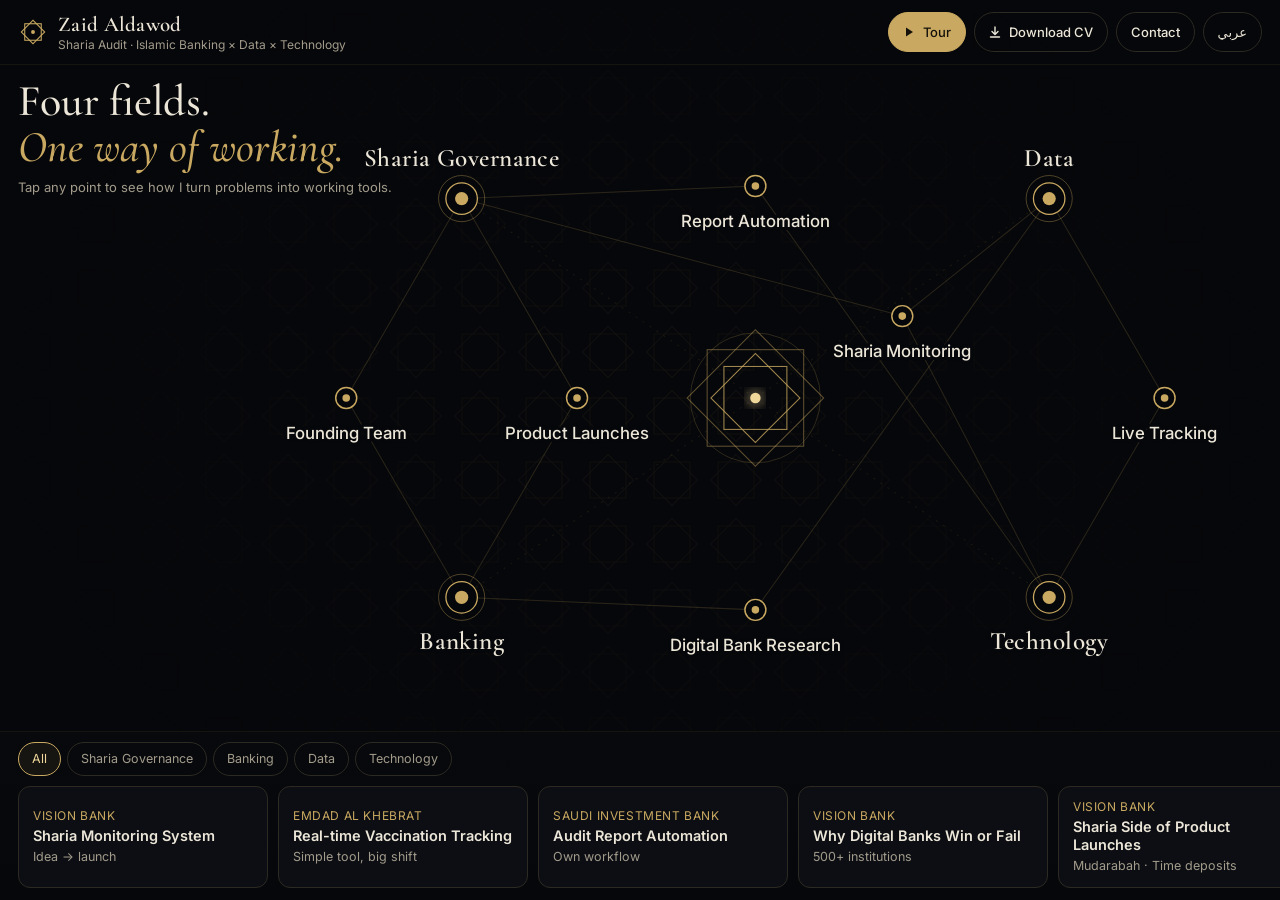
==== index.html @ ec8107fe "Launch Living Blueprint site: bilingual interactive map, case studies, CV - Interactive map linking " ====
<!DOCTYPE html>
<html lang="en" dir="ltr">
<head>
<meta charset="utf-8">
<meta name="viewport" content="width=device-width, initial-scale=1">
<title>Zaid Aldawod | Sharia Audit × Data × Technology</title>
<meta name="description" content="Zaid Aldawod: Sharia audit professional at Saudi Investment Bank. Islamic banking, Sharia governance, data and technology: case studies of problems turned into working tools.">
<meta name="author" content="Zaid Aldawod">
<meta name="theme-color" content="#06070A">
<link rel="canonical" href="https://aldawodzaid-lab.github.io/">
<link rel="icon" href="favicon.svg" type="image/svg+xml">
<meta property="og:type" content="profile">
<meta property="og:title" content="Zaid Aldawod | Sharia Audit × Data × Technology">
<meta property="og:description" content="Four fields. One way of working. Case studies in Sharia governance, banking, data and technology.">
<meta property="og:url" content="https://aldawodzaid-lab.github.io/">
<meta property="og:image" content="https://aldawodzaid-lab.github.io/assets/og.png">
<meta name="twitter:card" content="summary_large_image">
<script type="application/ld+json">
{"@context":"https://schema.org","@type":"Person","name":"Zaid Aldawod","alternateName":"زيد الداود","jobTitle":"Assistant Manager – Sharia Audit","worksFor":{"@type":"Organization","name":"Saudi Investment Bank"},"alumniOf":{"@type":"CollegeOrUniversity","name":"King Saud University"},"address":{"@type":"PostalAddress","addressLocality":"Riyadh","addressCountry":"SA"},"url":"https://aldawodzaid-lab.github.io/","sameAs":["https://www.linkedin.com/in/zaid-aldawood-a03186187"]}
</script>
<link rel="preconnect" href="https://fonts.googleapis.com">
<link rel="preconnect" href="https://fonts.gstatic.com" crossorigin>
<link href="https://fonts.googleapis.com/css2?family=Amiri:wght@400;700&family=Cormorant+Garamond:ital,wght@0,500;0,600;1,500&family=IBM+Plex+Sans+Arabic:wght@400;500;600&family=Inter:wght@400;500;600&display=swap" rel="stylesheet">
<link rel="stylesheet" href="assets/style.css">
</head>
<body>
<div class="bgpat" aria-hidden="true"></div>

<header>
  <div class="brand">
    <svg class="mark" viewBox="-20 -20 40 40" aria-hidden="true"><g fill="none" stroke="#C9A961" stroke-width="1.4"><rect x="-11" y="-11" width="22" height="22"/><rect x="-11" y="-11" width="22" height="22" transform="rotate(45)"/></g><circle r="2.6" fill="#C9A961"/></svg>
    <div style="min-width:0">
      <div class="brand-t" id="brandName">Zaid Aldawod</div>
      <div class="brand-s" id="brandSub">Sharia Audit · Islamic Banking × Data × Technology</div>
    </div>
  </div>
  <div class="hbtns">
    <button class="btn gold" id="tourBtn" type="button">
      <svg width="12" height="12" viewBox="0 0 12 12" aria-hidden="true"><path d="M3 1.5v9l7-4.5z" fill="currentColor"/></svg>
      <span id="tourLabel">Tour</span>
    </button>
    <a class="btn cv" href="assets/Zaid-Aldawod-CV.pdf" download>
      <svg width="12" height="12" viewBox="0 0 12 12" aria-hidden="true"><path d="M6 1v7M3 5.5 6 8.5 9 5.5M1.5 11h9" stroke="currentColor" stroke-width="1.4" fill="none" stroke-linecap="round" stroke-linejoin="round"/></svg>
      <span id="cvLabel">Download CV</span>
    </a>
    <button class="btn" id="contactBtn" type="button">Contact</button>
    <button class="btn" id="langBtn" type="button" lang="ar">عربي</button>
  </div>
</header>

<main>
  <div class="hint" id="hint">
    <h1><span id="h1a">Four fields.</span><br><em id="h1b">One way of working.</em></h1>
    <p id="prompt">Tap any point to see how I turn problems into working tools.</p>
  </div>
  <svg id="stage" role="img" aria-label="Map connecting Sharia governance, banking, data and technology to real case studies"></svg>
  <div class="caption" id="caption" aria-live="polite"><div id="capText"></div><div class="bar"><i id="capBar"></i></div></div>
</main>

<nav class="strip" aria-label="Case studies">
  <div class="chips" id="chips"></div>
  <div class="cards" id="cards"></div>
</nav>

<div class="scrim" id="scrim"></div>
<aside class="panel" id="panel" role="dialog" aria-modal="true" aria-labelledby="pTitle" aria-hidden="true">
  <div class="panel-in" id="panelIn"></div>
</aside>

<noscript>
  <div style="padding:24px;max-width:720px">
    <h2>Zaid Aldawod</h2>
    <p>Sharia audit professional at Saudi Investment Bank, with nearly five years in Islamic banking. Founding-team member at Vision Bank.</p>
    <ul>
      <li>Sharia Monitoring System (Vision Bank): proposed, built and launched a Tableau-based monitoring solution.</li>
      <li>Real-time Vaccination Tracking (Emdad Al Khebrat): a form-to-Google Sheets tool; then daily reporting across up to 24 centers.</li>
      <li>Audit Report Automation (SAIB): Word VBA macros that standardize audit reports.</li>
      <li>Digital bank research: 500+ banks and fintechs, presented to management.</li>
      <li>Sharia side of the Mudarabah Savings and Time Deposit launches.</li>
    </ul>
    <p>Email: aldawodzaid@gmail.com · <a href="assets/Zaid-Aldawod-CV.pdf">CV (PDF)</a></p>
  </div>
</noscript>

<script src="assets/content.js"></script>
<script src="assets/app.js"></script>
</body>
</html>
---- assets/style.css ----
:root{
  --bg:#06070A; --bg2:#0C0E13; --line:#2A2618; --gold:#C9A961; --gold-hi:#F0D79A;
  --text:#ECE6D8; --muted:#A39C8C; --amber:#E39B4A; --ok:#8FBF8A;
  --panel:#0E1016; --border:#2C2a22;
}
*{box-sizing:border-box}
html,body{margin:0;height:100%;background:var(--bg);color:var(--text);font-family:Inter,system-ui,sans-serif;-webkit-font-smoothing:antialiased}
body{display:flex;flex-direction:column;overflow:hidden}
button{font:inherit;color:inherit}
.bgpat{position:fixed;inset:0;pointer-events:none;opacity:.07;
  background-image:url("data:image/svg+xml;utf8,<svg xmlns='http://www.w3.org/2000/svg' width='64' height='64' viewBox='0 0 64 64'><g fill='none' stroke='%23C9A961' stroke-width='1'><rect x='14' y='14' width='36' height='36'/><rect x='14' y='14' width='36' height='36' transform='rotate(45 32 32)'/></g></svg>");
  -webkit-mask-image:radial-gradient(ellipse at 50% 45%,#000 0%,transparent 75%);mask-image:radial-gradient(ellipse at 50% 45%,#000 0%,transparent 75%)}

header{position:relative;z-index:5;display:flex;align-items:center;justify-content:space-between;gap:12px;padding:12px 18px;border-bottom:1px solid #15140f}
.brand{display:flex;align-items:center;gap:10px;min-width:0}
.mark{width:30px;height:30px;flex:none}
.brand-t{font-family:'Cormorant Garamond',Georgia,serif;font-size:21px;font-weight:600;letter-spacing:.3px;white-space:nowrap}
.brand-s{font-size:12px;color:var(--muted);white-space:nowrap;overflow:hidden;text-overflow:ellipsis}
.hbtns{display:flex;gap:8px;flex:none}
.btn{min-height:40px;padding:0 14px;border-radius:999px;border:1px solid var(--border);background:transparent;cursor:pointer;font-size:13px;font-weight:500;display:inline-flex;align-items:center;gap:8px}
.btn:hover{border-color:var(--gold);color:var(--gold-hi)}
.btn.gold{background:var(--gold);color:#14110a;border-color:var(--gold)}
.btn.gold:hover{background:var(--gold-hi);color:#14110a}
.btn:focus-visible,.card:focus-visible,.chip:focus-visible,.node:focus-visible{outline:2px solid var(--gold-hi);outline-offset:3px}

main{position:relative;flex:1;min-height:0}
#stage{position:absolute;inset:0;width:100%;height:100%;touch-action:manipulation}
.hint{position:absolute;inset-inline-start:18px;top:14px;z-index:3;max-width:min(520px,70%);pointer-events:none;transition:opacity .6s}
.hint h1{margin:0;font-family:'Cormorant Garamond',Georgia,serif;font-weight:500;font-size:clamp(26px,4.2vw,44px);line-height:1.04}
.hint h1 em{color:var(--gold);font-style:italic}
.hint p{margin:8px 0 0;font-size:13px;color:var(--muted)}

/* svg */
.edge{stroke:var(--gold);stroke-width:1;opacity:.18;transition:opacity .4s,stroke-width .4s}
.edge.spoke{opacity:.1;stroke-dasharray:2 6}
.edge.on{opacity:.95;stroke-width:1.8}
.edge.dim{opacity:.05}
.flow{stroke:var(--gold-hi);stroke-width:2.2;fill:none;stroke-dasharray:6 30;opacity:0;transition:opacity .3s}
.flow.on{opacity:1;animation:flow 1.4s linear infinite}
@keyframes flow{to{stroke-dashoffset:-36}}
.node{cursor:pointer;outline:none}
.node .halo{fill:var(--gold);opacity:0;transition:opacity .4s}
.node .ring{fill:var(--bg);stroke:var(--gold);stroke-width:1.4;transition:all .35s}
.node .core{fill:var(--gold);transition:all .35s}
.node text{fill:var(--text);font-family:Inter,system-ui,sans-serif;font-weight:500;transition:fill .3s,opacity .3s;paint-order:stroke;stroke:var(--bg);stroke-width:6px;stroke-linejoin:round}
.node.domain text{font-family:'Cormorant Garamond',Georgia,serif;font-weight:600;letter-spacing:.4px}
.node.domain .ring{stroke-width:1.2}
.node:hover .halo,.node.on .halo,.node:focus-visible .halo{opacity:.22}
.node.on .ring{stroke:var(--gold-hi);stroke-width:2.2}
.node.on .core{fill:var(--gold-hi)}
.node.on text{fill:var(--gold-hi)}
.node.dim{opacity:.28}
.node.dim text{opacity:.6}
.center-star{transform-origin:center;transform-box:fill-box}
.spin{animation:spin 60s linear infinite}
@keyframes spin{to{transform:rotate(360deg)}}

/* intro draw */
.draw{stroke-dasharray:var(--len);stroke-dashoffset:var(--len);animation:draw 1.6s cubic-bezier(.6,.1,.2,1) forwards;animation-delay:var(--d,0s)}
@keyframes draw{to{stroke-dashoffset:0}}
.pop{opacity:0;animation:pop .7s ease forwards;animation-delay:var(--d,0s)}
@keyframes pop{to{opacity:1}}

/* strip */
.strip{position:relative;z-index:4;border-top:1px solid #15140f;background:linear-gradient(#08090c,#06070a);padding:10px 0 12px}
.chips{display:flex;gap:6px;padding:0 18px 10px;overflow-x:auto;scrollbar-width:none}
.chips::-webkit-scrollbar{display:none}
.chip{flex:none;min-height:34px;padding:0 13px;border-radius:999px;border:1px solid var(--border);background:transparent;cursor:pointer;font-size:12.5px;color:var(--muted)}
.chip[aria-pressed="true"]{border-color:var(--gold);color:var(--gold-hi);background:rgba(201,169,97,.08)}
.cards{display:flex;gap:10px;padding:0 18px;overflow-x:auto;scroll-snap-type:x mandatory;scrollbar-width:none}
.cards::-webkit-scrollbar{display:none}
.card{flex:none;width:min(250px,72vw);scroll-snap-align:start;text-align:start;cursor:pointer;padding:12px 14px;border-radius:12px;border:1px solid var(--border);background:var(--bg2);transition:border-color .3s,transform .3s,opacity .3s}
.card:hover{border-color:var(--gold)}
.card.off{display:none}
.card .k{font-size:12px;color:var(--gold);letter-spacing:.6px;text-transform:uppercase}
.card .t{margin-top:4px;font-size:14.5px;font-weight:600;line-height:1.25}
.card .s{margin-top:4px;font-size:12.5px;color:var(--muted);line-height:1.35}

/* caption (tour) */
.caption{position:absolute;left:50%;bottom:16px;transform:translate(-50%,10px);z-index:6;max-width:min(560px,90vw);padding:12px 16px;border-radius:12px;background:rgba(14,16,22,.92);border:1px solid var(--border);backdrop-filter:blur(6px);font-size:14px;line-height:1.45;text-align:center;opacity:0;pointer-events:none;transition:opacity .4s,transform .4s}
.caption.show{opacity:1;transform:translate(-50%,0)}
.caption b{color:var(--gold-hi);font-weight:600}
.caption .bar{height:2px;margin-top:10px;background:#221f17;border-radius:2px;overflow:hidden}
.caption .bar i{display:block;height:100%;width:0;background:var(--gold)}

/* panel */
.scrim{position:fixed;inset:0;z-index:20;background:rgba(0,0,0,.5);opacity:0;pointer-events:none;transition:opacity .35s}
.scrim.show{opacity:1;pointer-events:auto}
.panel{position:fixed;z-index:21;background:var(--panel);border:1px solid var(--border);overflow-y:auto;overscroll-behavior:contain;transition:transform .45s cubic-bezier(.2,.8,.2,1)}
@media (min-width:820px){
  .panel{top:12px;inset-inline-end:12px;bottom:12px;width:min(460px,42vw);border-radius:18px;transform:translateX(calc(100% + 24px))}
  [dir=rtl] .panel{transform:translateX(calc(-100% - 24px))}
  .panel.show{transform:none}
}
@media (max-width:819px){
  .panel{left:0;right:0;bottom:0;max-height:86vh;border-radius:20px 20px 0 0;transform:translateY(102%)}
  .panel.show{transform:none}
  .brand-s{display:none}
}
.panel-in{padding:22px 22px 32px}
.grab{width:42px;height:4px;border-radius:4px;background:#3a3628;margin:-8px auto 14px}
@media (min-width:820px){.grab{display:none}}
.p-top{display:flex;justify-content:space-between;align-items:flex-start;gap:10px}
.p-k{font-size:12px;letter-spacing:.8px;text-transform:uppercase;color:var(--gold)}
.close{flex:none;width:40px;height:40px;border-radius:50%;border:1px solid var(--border);background:transparent;cursor:pointer;display:grid;place-items:center}
.close:hover{border-color:var(--gold)}
.p-title{margin:8px 0 10px;font-family:'Cormorant Garamond',Georgia,serif;font-weight:600;font-size:32px;line-height:1.05}
.p-doms{display:flex;flex-wrap:wrap;gap:6px;margin-bottom:18px}
.p-doms span{font-size:12px;padding:5px 10px;border-radius:999px;border:1px solid #3a3424;color:var(--gold-hi)}
.sec{padding:14px 0;border-top:1px solid #1d1b15}
.sec h3{margin:0 0 6px;font-size:12px;letter-spacing:1px;text-transform:uppercase;color:var(--muted);font-weight:600}
.sec p{margin:0;font-size:15px;line-height:1.55}

/* sim */
.sim{margin:6px 0 4px;padding:14px;border-radius:14px;border:1px solid #2a271c;background:#0a0b0f}
.sim-flow{display:grid;grid-template-columns:1fr auto 1.1fr;align-items:center;gap:10px}
.srcs{display:flex;flex-direction:column;gap:6px}
.src{font-size:12px;padding:7px 9px;border-radius:8px;border:1px solid #2f2b1f;color:var(--muted);transition:all .4s}
.src.lit{border-color:var(--gold);color:var(--gold-hi)}
.pipe{width:44px;height:2px;background:#2a271c;position:relative;overflow:hidden}
.pipe i{position:absolute;top:0;left:-30%;width:30%;height:100%;background:var(--gold-hi);opacity:0}
.pipe.run i{opacity:1;animation:pipe 1s linear infinite}
@keyframes pipe{to{left:100%}}
.coreb{padding:12px;border-radius:10px;background:linear-gradient(135deg,#1a170e,#0f0d08);border:1px solid var(--gold);text-align:center}
.coreb b{display:block;font-family:'Cormorant Garamond',Georgia,serif;font-size:19px;font-weight:600;color:var(--gold-hi)}
.coreb span{font-size:12px;color:var(--muted)}
.tbl{width:100%;margin-top:14px;border-collapse:collapse;font-size:12.5px;font-variant-numeric:tabular-nums}
.tbl th{font-weight:500;color:var(--muted);text-align:left;padding:6px 4px;border-bottom:1px solid #24211a}
.tbl th.r,.tbl td.r{text-align:right}
.tbl td{padding:7px 4px;border-bottom:1px solid #17150f;opacity:0;transform:translateY(4px);transition:opacity .4s,transform .4s}
.tbl tr.in td{opacity:1;transform:none}
.st{display:inline-block;min-width:76px;text-align:center;padding:2px 8px;border-radius:999px;font-size:12px;border:1px solid #2f2b1f;color:var(--muted)}
.st.ok{border-color:#3d5a3a;color:var(--ok)}
.st.flag{border-color:#6b4520;color:var(--amber);background:rgba(227,155,74,.08)}
.note{margin:10px 0 0;font-size:12px;color:var(--muted);font-style:italic}
.replay{margin-top:10px}

/* contact */
.contact p{font-size:15px;line-height:1.6;margin:0 0 6px}
.contact a{color:var(--gold-hi)}

@media (prefers-reduced-motion:reduce){
  *,*::before,*::after{animation-duration:.001s!important;animation-delay:0s!important;transition-duration:.001s!important}
}

/* Arabic */
[lang=ar] body,[lang=ar] .node text{font-family:'IBM Plex Sans Arabic',Inter,system-ui,sans-serif}
[lang=ar] .brand-t,[lang=ar] .hint h1,[lang=ar] .p-title,[lang=ar] .coreb b,[lang=ar] .node.domain text{font-family:'Amiri','Cormorant Garamond',serif}
[lang=ar] .hint h1{line-height:1.25}
[lang=ar] .card .k,[lang=ar] .p-k,[lang=ar] .sec h3{letter-spacing:0}
[lang=ar] .tbl th,[lang=ar] .tbl td{text-align:start}
[lang=ar] .tbl th.r,[lang=ar] .tbl td.r{text-align:end}
.sr{position:absolute;width:1px;height:1px;overflow:hidden;clip:rect(0 0 0 0);white-space:nowrap}
.cvrow{margin-top:14px}
.btn.cv{text-decoration:none}
@media (max-width:480px){.btn.cv span{display:none}}
@media (max-width:520px){
  header{padding:10px 12px}
  .brand-t{font-size:18px}
  .hbtns{gap:6px}
  .btn{padding:0 11px;min-height:40px}
  #tourLabel{display:none}
  #tourBtn{width:40px;padding:0;justify-content:center}
  .btn.cv{width:40px;padding:0;justify-content:center}
}

.btn.cv{color:var(--text)}
.btn.cv:hover{color:var(--gold-hi)}
@media (max-width:420px){.mark{display:none}.brand-t{font-size:17px}}
@media (max-width:819px){.hint h1{font-size:26px}.hint p{font-size:12.5px;max-width:300px}}
.cards{scroll-padding-inline:18px}
[lang=ar] .hint h1 em{font-style:normal}
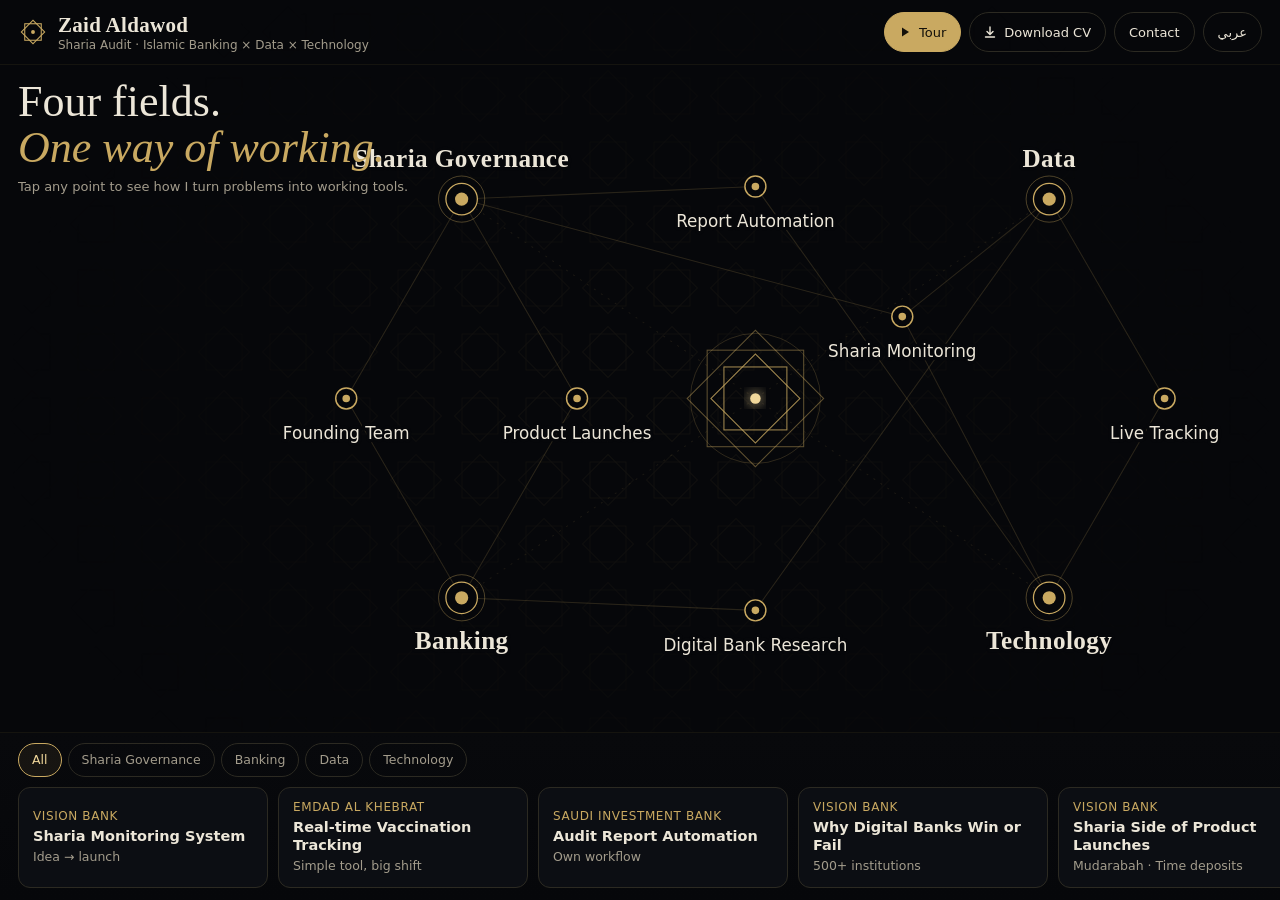
==== commit a6f82dfe: "Harden site: strict Content Security Policy and referrer policy Only the site's own scripts can run;" ====
--- a/index.html
+++ b/index.html
@@ -3,6 +3,8 @@
 <head>
 <meta charset="utf-8">
 <meta name="viewport" content="width=device-width, initial-scale=1">
+<meta http-equiv="Content-Security-Policy" content="default-src 'none'; script-src 'self'; style-src 'self' 'unsafe-inline' https://fonts.googleapis.com; font-src https://fonts.gstatic.com; img-src 'self' data:; connect-src 'none'; object-src 'none'; base-uri 'none'; form-action 'none'; manifest-src 'self'">
+<meta name="referrer" content="strict-origin-when-cross-origin">
 <title>Zaid Aldawod | Sharia Audit × Data × Technology</title>
 <meta name="description" content="Zaid Aldawod: Sharia audit professional at Saudi Investment Bank. Islamic banking, Sharia governance, data and technology: case studies of problems turned into working tools.">
 <meta name="author" content="Zaid Aldawod">
--- a/assets/style.css
+++ b/assets/style.css
@@ -154,6 +154,10 @@
 .cvrow{margin-top:14px}
 .btn.cv{text-decoration:none}
 @media (max-width:480px){.btn.cv span{display:none}}
+@media (max-width:819px){
+  #tourLabel,.btn.cv span{display:none}
+  #tourBtn,.btn.cv{width:40px;padding:0;justify-content:center}
+}
 @media (max-width:520px){
   header{padding:10px 12px}
   .brand-t{font-size:18px}
@@ -170,3 +174,6 @@
 @media (max-width:819px){.hint h1{font-size:26px}.hint p{font-size:12.5px;max-width:300px}}
 .cards{scroll-padding-inline:18px}
 [lang=ar] .hint h1 em{font-style:normal}
+/* Arabic letters must stay joined: no letter-spacing anywhere in Arabic */
+[lang=ar] *,[lang=ar] .node text,[lang=ar] .node.domain text{letter-spacing:0!important}
+[lang=ar] .node.domain text{font-family:'IBM Plex Sans Arabic',sans-serif;font-weight:600}
